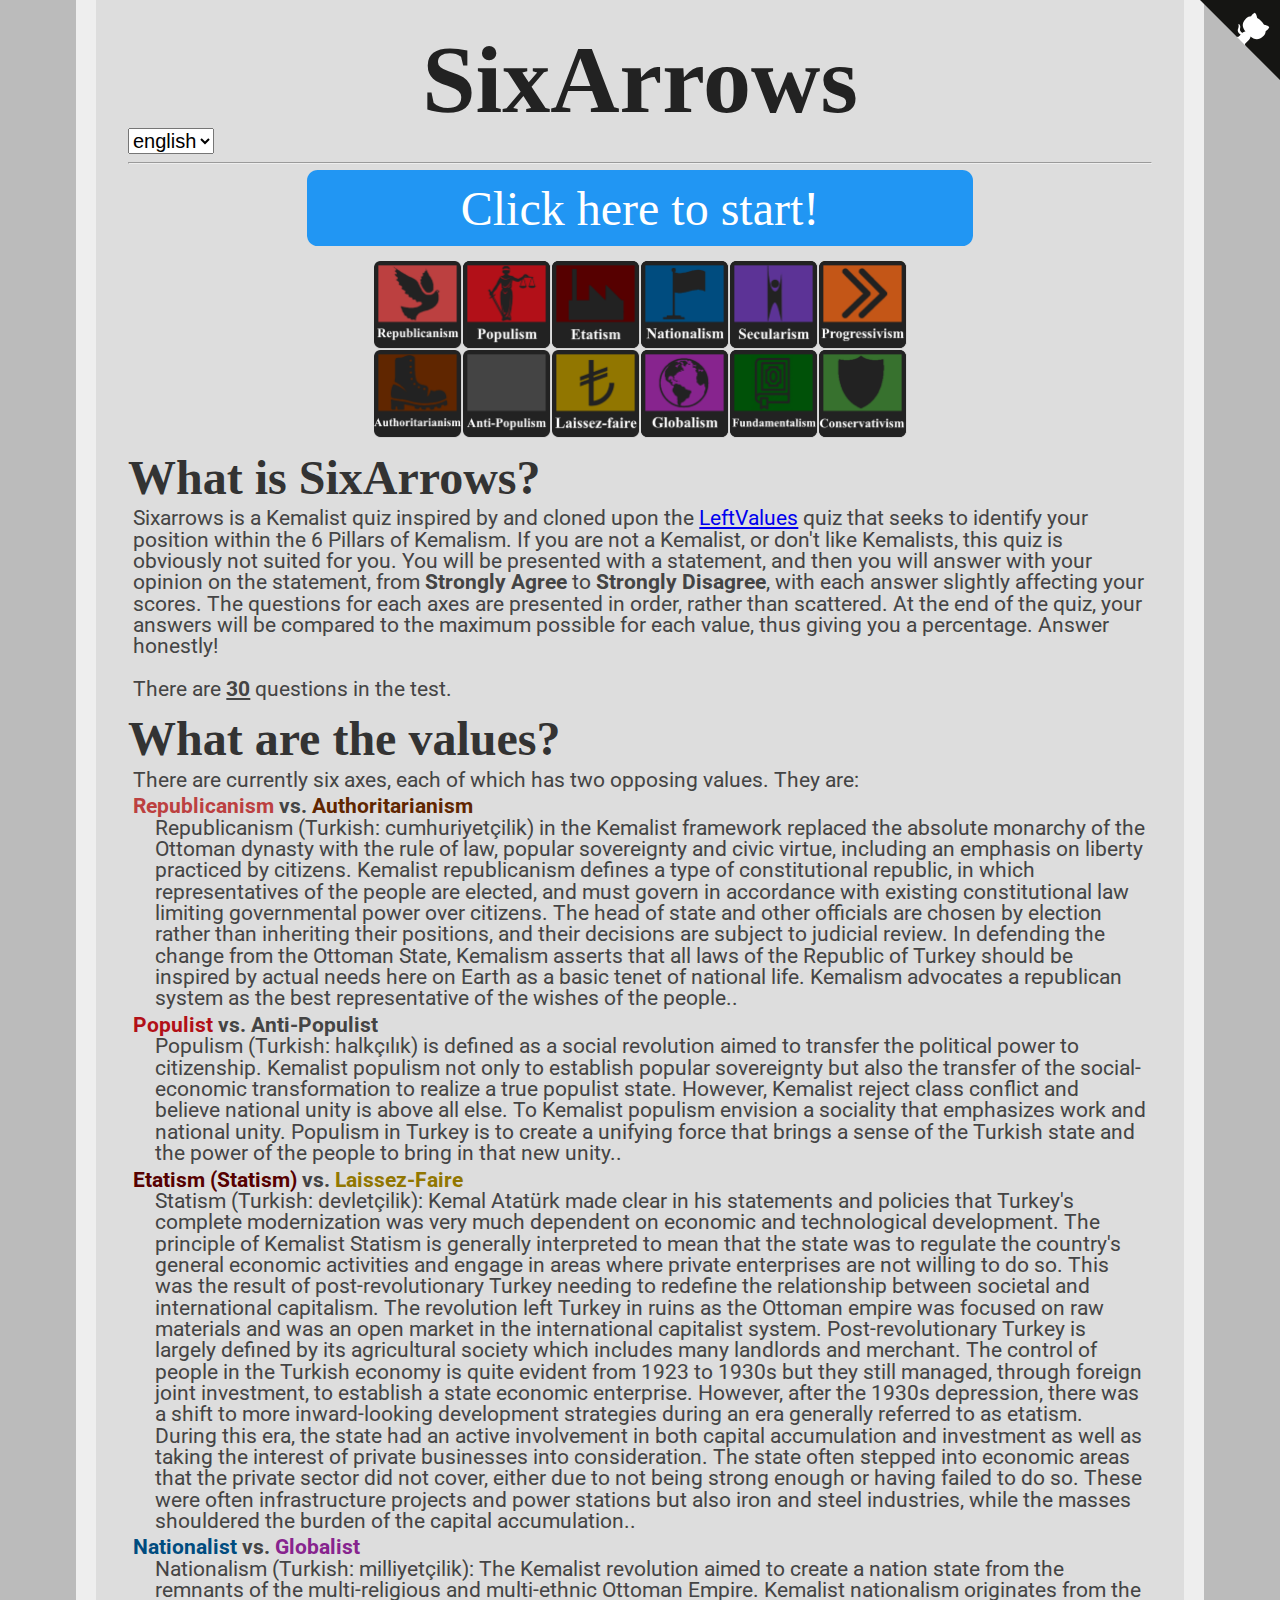
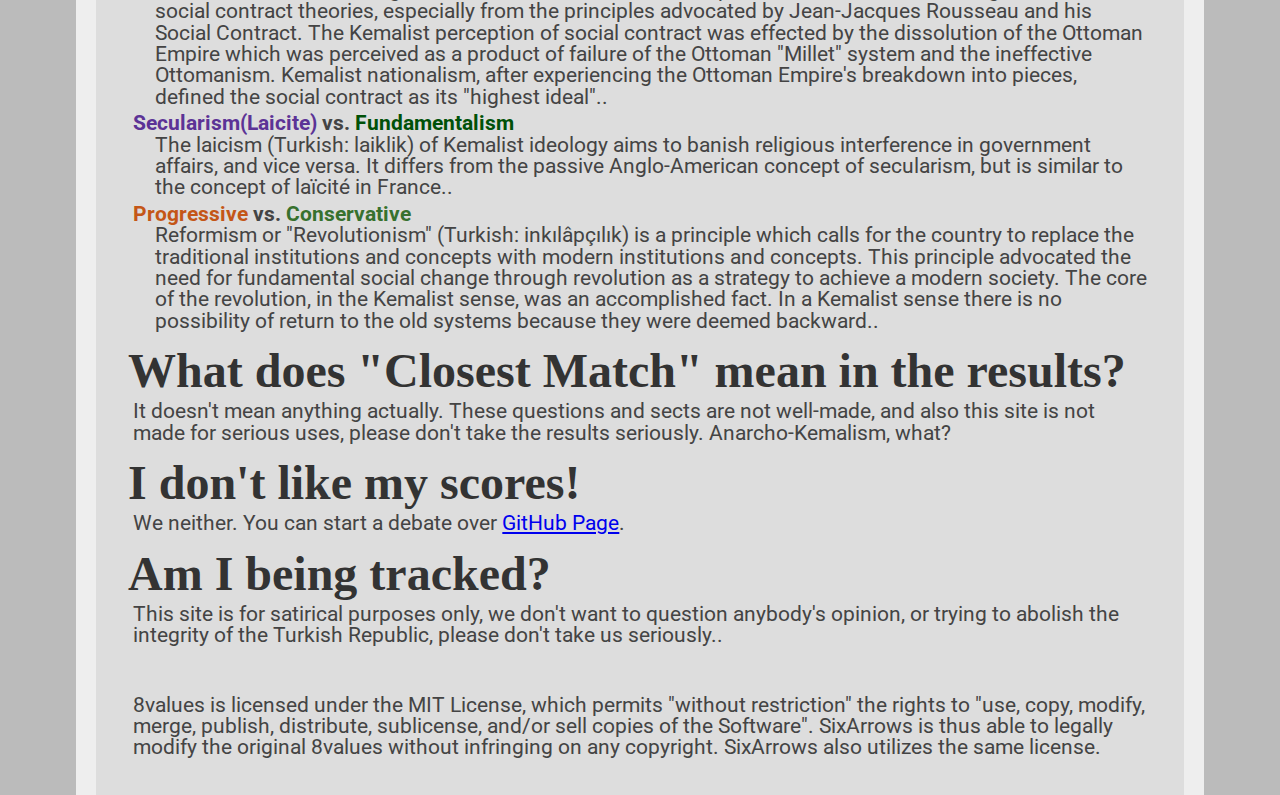
==== index.html @ 3e7a5586 "SixArrows beta" ====
<!DOCTYPE html>
<html>
<head>
<link href="https://fonts.googleapis.com/css?family=Montserrat:300,400,700%7CRoboto:400,700" rel="stylesheet">
<link href='style.css' rel='stylesheet' type='text/css'>
<title>SixArrows</title>
<link rel="icon" type="image/png" href="icon.png">
<link rel="shortcut icon" type="image/png" href="icon.png">
<meta charset="utf-8">
</head>
<body>
<a href="https://github.com/ecdadcomputer/sixarrows.github.io" class="github-corner" aria-label="View source on Github"><svg width="80" height="80" viewBox="0 0 250 250" style="fill:#151513; color:#fff; position: absolute; top: 0; border: 0; right: 0;" aria-hidden="true"><path d="M0,0 L115,115 L130,115 L142,142 L250,250 L250,0 Z"></path><path d="M128.3,109.0 C113.8,99.7 119.0,89.6 119.0,89.6 C122.0,82.7 120.5,78.6 120.5,78.6 C119.2,72.0 123.4,76.3 123.4,76.3 C127.3,80.9 125.5,87.3 125.5,87.3 C122.9,97.6 130.6,101.9 134.4,103.2" fill="currentColor" style="transform-origin: 130px 106px;" class="octo-arm"></path><path d="M115.0,115.0 C114.9,115.1 118.7,116.5 119.8,115.4 L133.7,101.6 C136.9,99.2 139.9,98.4 142.2,98.6 C133.8,88.0 127.5,74.4 143.8,58.0 C148.5,53.4 154.0,51.2 159.7,51.0 C160.3,49.4 163.2,43.6 171.4,40.1 C171.4,40.1 176.1,42.5 178.8,56.2 C183.1,58.6 187.2,61.8 190.9,65.4 C194.5,69.0 197.7,73.2 200.1,77.6 C213.8,80.2 216.3,84.9 216.3,84.9 C212.7,93.1 206.9,96.0 205.4,96.6 C205.1,102.4 203.0,107.8 198.3,112.5 C181.9,128.9 168.3,122.5 157.7,114.1 C157.9,116.9 156.7,120.9 152.7,124.9 L141.0,136.5 C139.8,137.7 141.6,141.9 141.8,141.8 Z" fill="currentColor" class="octo-body"></path></svg></a><style>.github-corner:hover .octo-arm{animation:octocat-wave 560ms ease-in-out}@keyframes octocat-wave{0%,100%{transform:rotate(0)}20%,60%{transform:rotate(-25deg)}40%,80%{transform:rotate(10deg)}}@media (max-width:500px){.github-corner:hover .octo-arm{animation:none}.github-corner .octo-arm{animation:octocat-wave 560ms ease-in-out}}</style>
<h1>SixArrows</h1>
<select id="langPicker"></select> 
<hr>
<button data-i18n="index-b-start" class="button" onclick="location.href='instructions.html';" style="font-size:36pt;">Click here to start!</button>
<img src="values.png" class="center" alt="The values being differentiated in this quiz" />

<h2 data-i18n="index-h2-whatis">What is SixArrows?</h2>
    <p data-i18n="index-p-answer">Sixarrows is a Kemalist quiz inspired by and cloned upon the <a href="https://leftvalues.github.io/">LeftValues</a> quiz that seeks to identify your position within the 6 Pillars of Kemalism. If you are not a Kemalist, or don't like Kemalists, this quiz is obviously not suited for you. You will be presented with a statement, and then you will answer with your opinion on the statement, from <b>Strongly Agree</b> to <b>Strongly Disagree</b>, with each answer slightly affecting your scores. The questions for each axes are presented in order, rather than scattered. At the end of the quiz, your answers will be compared to the maximum possible for each value, thus giving you a percentage. Answer honestly!<br /><br />
    There are <b><u><span id="numOfQuestions"></span></u></b> questions in the test.</p>

<h2 data-i18n="index-h2-whatvalues">What are the values?</h2>
  <p data-i18n="index-sixaxes">There are currently six axes, each of which has two opposing values. They are:</p>
  <p data-i18n="index-rev-desc" class="value-description"><b style="color:#BC4040;">Republicanism</b> <b>vs.</b> <b style="color:#602600;">Authoritarianism</b><br/>
     Republicanism (Turkish: cumhuriyetçilik) in the Kemalist framework replaced the absolute monarchy of the Ottoman dynasty with the rule of law, popular sovereignty and civic virtue, including an emphasis on liberty practiced by citizens. Kemalist republicanism defines a type of constitutional republic, in which representatives of the people are elected, and must govern in accordance with existing constitutional law limiting governmental power over citizens. The head of state and other officials are chosen by election rather than inheriting their positions, and their decisions are subject to judicial review. In defending the change from the Ottoman State, Kemalism asserts that all laws of the Republic of Turkey should be inspired by actual needs here on Earth as a basic tenet of national life. Kemalism advocates a republican system as the best representative of the wishes of the people..</p>
	<p data-i18n="index-sci-desc" class="value-description"><b style="color:#B21018;">Populist</b> <b>vs.</b> <b style="color:#444444;">Anti-Populist</b><br/>
      Populism (Turkish: halkçılık) is defined as a social revolution aimed to transfer the political power to citizenship. Kemalist populism not only to establish popular sovereignty but also the transfer of the social-economic transformation to realize a true populist state. However, Kemalist reject class conflict and believe national unity is above all else. To Kemalist populism envision a sociality that emphasizes work and national unity. Populism in Turkey is to create a unifying force that brings a sense of the Turkish state and the power of the people to bring in that new unity..</p>
	<p data-i18n="index-cent-desc" class="value-description"><b style="color:#560000;">Etatism (Statism)</b> <b>vs.</b> <b style="color:#917600;">Laissez-Faire</b><br/>
        Statism (Turkish: devletçilik): Kemal Atatürk made clear in his statements and policies that Turkey's complete modernization was very much dependent on economic and technological development. The principle of Kemalist Statism is generally interpreted to mean that the state was to regulate the country's general economic activities and engage in areas where private enterprises are not willing to do so. This was the result of post-revolutionary Turkey needing to redefine the relationship between societal and international capitalism. The revolution left Turkey in ruins as the Ottoman empire was focused on raw materials and was an open market in the international capitalist system. Post-revolutionary Turkey is largely defined by its agricultural society which includes many landlords and merchant. The control of people in the Turkish economy is quite evident from 1923 to 1930s but they still managed, through foreign joint investment, to establish a state economic enterprise. However, after the 1930s depression, there was a shift to more inward-looking development strategies during an era generally referred to as etatism. During this era, the state had an active involvement in both capital accumulation and investment as well as taking the interest of private businesses into consideration. The state often stepped into economic areas that the private sector did not cover, either due to not being strong enough or having failed to do so. These were often infrastructure projects and power stations but also iron and steel industries, while the masses shouldered the burden of the capital accumulation..</p>
	<p data-i18n="index-int-desc" class="value-description"><b style="color:#004C7F;">Nationalist</b> <b>vs.</b> <b style="color:#87248E;">Globalist</b><br/>
        Nationalism (Turkish: milliyetçilik): The Kemalist revolution aimed to create a nation state from the remnants of the multi-religious and multi-ethnic Ottoman Empire. Kemalist nationalism originates from the social contract theories, especially from the principles advocated by Jean-Jacques Rousseau and his Social Contract. The Kemalist perception of social contract was effected by the dissolution of the Ottoman Empire which was perceived as a product of failure of the Ottoman "Millet" system and the ineffective Ottomanism. Kemalist nationalism, after experiencing the Ottoman Empire's breakdown into pieces, defined the social contract as its "highest ideal"..</p>
	<p data-i18n="index-party-desc" class="value-description"><b style="color:#5C3396;">Secularism(Laicite)</b> <b>vs.</b> <b style="color:#005108;">Fundamentalism</b><br/>
        The laicism (Turkish: laiklik) of Kemalist ideology aims to banish religious interference in government affairs, and vice versa. It differs from the passive Anglo-American concept of secularism, but is similar to the concept of laïcité in France..</p>
	<p data-i18n="index-cons-desc" class="value-description"><b style="color:#C45617;">Progressive</b> <b>vs.</b> <b style="color:#37712E;">Conservative</b><br/>
        Reformism or "Revolutionism" (Turkish: inkılâpçılık) is a principle which calls for the country to replace the traditional institutions and concepts with modern institutions and concepts. This principle advocated the need for fundamental social change through revolution as a strategy to achieve a modern society. The core of the revolution, in the Kemalist sense, was an accomplished fact. In a Kemalist sense there is no possibility of return to the old systems because they were deemed backward..</p>
<h2 data-i18n="index-h2-closest">What does "Closest Match" mean in the results?</h2>
    <p data-i18n="index-p-similar">It doesn't mean anything actually. These questions and sects are not well-made, and also this site is not made for serious uses, please don't take the results seriously. Anarcho-Kemalism, what?</p>
<h2 data-i18n="index-h2-scores">I don't like my scores!</h2>
    <p data-i18n="index-p-scores">We neither. You can start a debate over <a href="https://github.com/ecdadcomputer/sixarrows.github.io">GitHub Page</a>.</p>
<h2 data-i18n="index-h2-tracked">Am I being tracked?</h2>
    <p data-i18n="index-p-tracked">This site is for satirical purposes only, we don't want to question anybody's opinion, or trying to abolish the integrity of the Turkish Republic, please don't take us seriously.</a>.</p>
	<p data-i18n="index-license"><br/><br/>
    8values is licensed under the MIT License, which permits "without restriction" the rights to "use, copy, modify, merge, publish, distribute, sublicense, and/or sell
	copies of the Software". SixArrows is thus able to legally modify the original 8values without infringing on any copyright. SixArrows also utilizes the same license.</p>

<!-- Privacy respecting Statcounter code for SixArrows http://leftvalues.github.io -->
<script type="text/javascript">
var sc_project=12079783; 
var sc_invisible=1; 
var sc_security="fa5443fa"; 
var sc_https=1;

if(navigator.doNotTrack != 1) {
var statcounterscript=document.createElement('script');
statcounterscript.setAttribute("type","text/javascript");
statcounterscript.setAttribute("src", "https://www.statcounter.com/counter/counter.js");
document.getElementsByTagName("body")[0].appendChild(statcounterscript);
}
</script>
<!-- End of Statcounter Code -->

<!-- This is the script for the page itself -->
<script type="application/javascript" src="questions.js"></script>
<script type="application/javascript" src="i18n.js"></script>
<script type="text/javascript">
    document.getElementById("numOfQuestions").innerHTML = questions.length 
</script>
</body>
</html>
---- style.css ----
html {
    background-color: #bbbbbb;
    padding: 0px;
}
body {
    width: 80%;
    min-height: calc(100vh - 4em);
    margin: 0 auto;
    padding: 2em;
    background-color: #dddddd;
    border-color: #eeeeee;
    border-left-style: solid;
    border-right-style: solid;
    border-width: 20px;
}
p {
    color: #444444;
    font-family: 'Roboto', sans-serif;
    font-size: 16pt;
    line-height: 1;
    margin: 4pt;
}
body.__i18n-ko p {
    line-height: 140%
}
p.value-description {
    text-indent: -16pt;
    margin-left: 20pt;
}
p.question {
    margin: 16pt auto;
    color: #333333;
    font-family: 'Times New Roman', Times, serif;
    font-weight: normal;
    width: 70%;
    min-width: 500pt;
    min-height: 144pt;
    background-color: #eeeeee;
    padding: 16pt;
    border-radius: 16pt;
    font-size: 36pt;
    display: flex;
    justify-content: center;
    align-items: center;
    text-align: center;

}
h1 {
    color: #222222;
    font-family: 'Times New Roman', Times, serif;
    font-size: 72pt;
    text-align: center;
    line-height: 72pt;
    margin-top: 0pt;
    margin-bottom: 0pt;
}
h2 {
    color: #333333;
    font-family: 'Times New Roman', Times, serif;
    font-size: 36pt;
    line-height: 36pt;
    margin-top: 12pt;
    margin-bottom: 0pt;
}
body.__i18n-ko h2 {
    line-height: 120%;
    margin-top: 0.5em
}
h3 {
    color: #333333;
    font-family: 'Times New Roman', Times, serif;
    font-size: 18pt;
    line-height: 18pt;
    margin-top: 12pt;
    margin-bottom: 0pt;
}
li {
    font-size: 16pt;
    text-indent: 16pt;
}
dt {
    font-family: 'Times New Roman', Times, serif;
}
dd {
    font-family: 'Roboto', sans-serif;
    margin-bottom: 12pt;
}
a {
    font-family: inherit;
}
img.center {
    display: block;
    margin: 1em auto;
    width: 20%;
    min-width: 400pt;
}
.button {
    background-color: #2196f3;
    font-family: 'Times New Roman', Times, serif;
    border: none;
    border-radius: 8pt;
    color: white;
    padding: 8pt;
    width: 50%;
    min-width: 500pt;
    text-align: center;
    text-decoration: none;
    display: block;
    font-size: 24pt;
    margin: -2px auto;
    cursor: pointer;
}
.small_button, .small_button_off {
    background-color: #333;
    font-family: 'Times New Roman', Times, serif;
    border: none;
    border-radius: 8pt;
    color: white;
    padding: 8pt;
    width: 10%;
    min-width: 100pt;
    text-align: center;
    text-decoration: none;
    display: block;
    font-size: 18pt;
    margin: -2px auto;
    cursor: pointer;
}
.small_button_off {
    background-color: #ddd;
    color: #888;
    border: 2px solid #888;
    cursor: not-allowed;
    margin: -4px auto;
}
div.axis {
    width: 100%;
    display: flex;
    align-items: center;
    justify-content: center;
}
div.bar {
    height: 36pt;
    line-height: 36pt;
    padding: 8pt;
    margin-top: 4pt;
    margin-bottom: 4pt;
    border-width: 4px;
    border-right-width: 1px;
    border-top-style: solid;
    border-bottom-style: solid;
    border-color: #222222;
    background-color: #eeeeee;
    display: block;
    width: 50%;
}
div.text-wrapper {
    font-family: 'Times New Roman', Times, serif;
    font-size: 36pt;
    line-height: 36pt;
    color: #dddddd;
    display: inline-block;
}
div.revolution {
    background-color: #B44040;
    text-align: left;
    border-right-style: solid;
}
div.reform {
    background-color: #602600;
    text-align: right;
    border-left-style: solid;
}
div.central {
    background-color: #560000;
    text-align: left;
    border-right-style: solid;
}
div.decentral {
    background-color: #917600;
    text-align: right;
    border-left-style: solid;
}
div.utopian {
    background-color: #444444;
    text-align: right;
    border-left-style: solid;
}
div.scientific {
    background-color: #B21018;
    text-align: left;
    border-right-style: solid;
}
div.national {
    background-color: #87248E;
    text-align: right;
    border-left-style: solid;
}
div.international {
    background-color: #004C7F;
    text-align: left;
    border-right-style: solid;
}
div.party {
    background-color: #5C3396;
    text-align: left;
    border-right-style: solid;
}
div.union {
    background-color: #005108;
    text-align: right;
    border-left-style: solid;
}
div.conservative {
    background-color: #C45617;
    text-align: left;
    border-right-style: solid;
}
div.progressive {
    background-color: #37712E;
    text-align: right;
    border-left-style: solid;
}
span.weight-300 {
    font-weight: 300;
}
canvas {
    border-color: #444444;
    border-style: solid;
    border-width: 2px;
    border-radius: 8pt;
    display: block;
    margin: 8pt;
    margin-left: auto;
    margin-right: auto;
}
#langPicker {
    position: static;
    right: 10em;
	font-size: 20px;
    top: 1em;
}
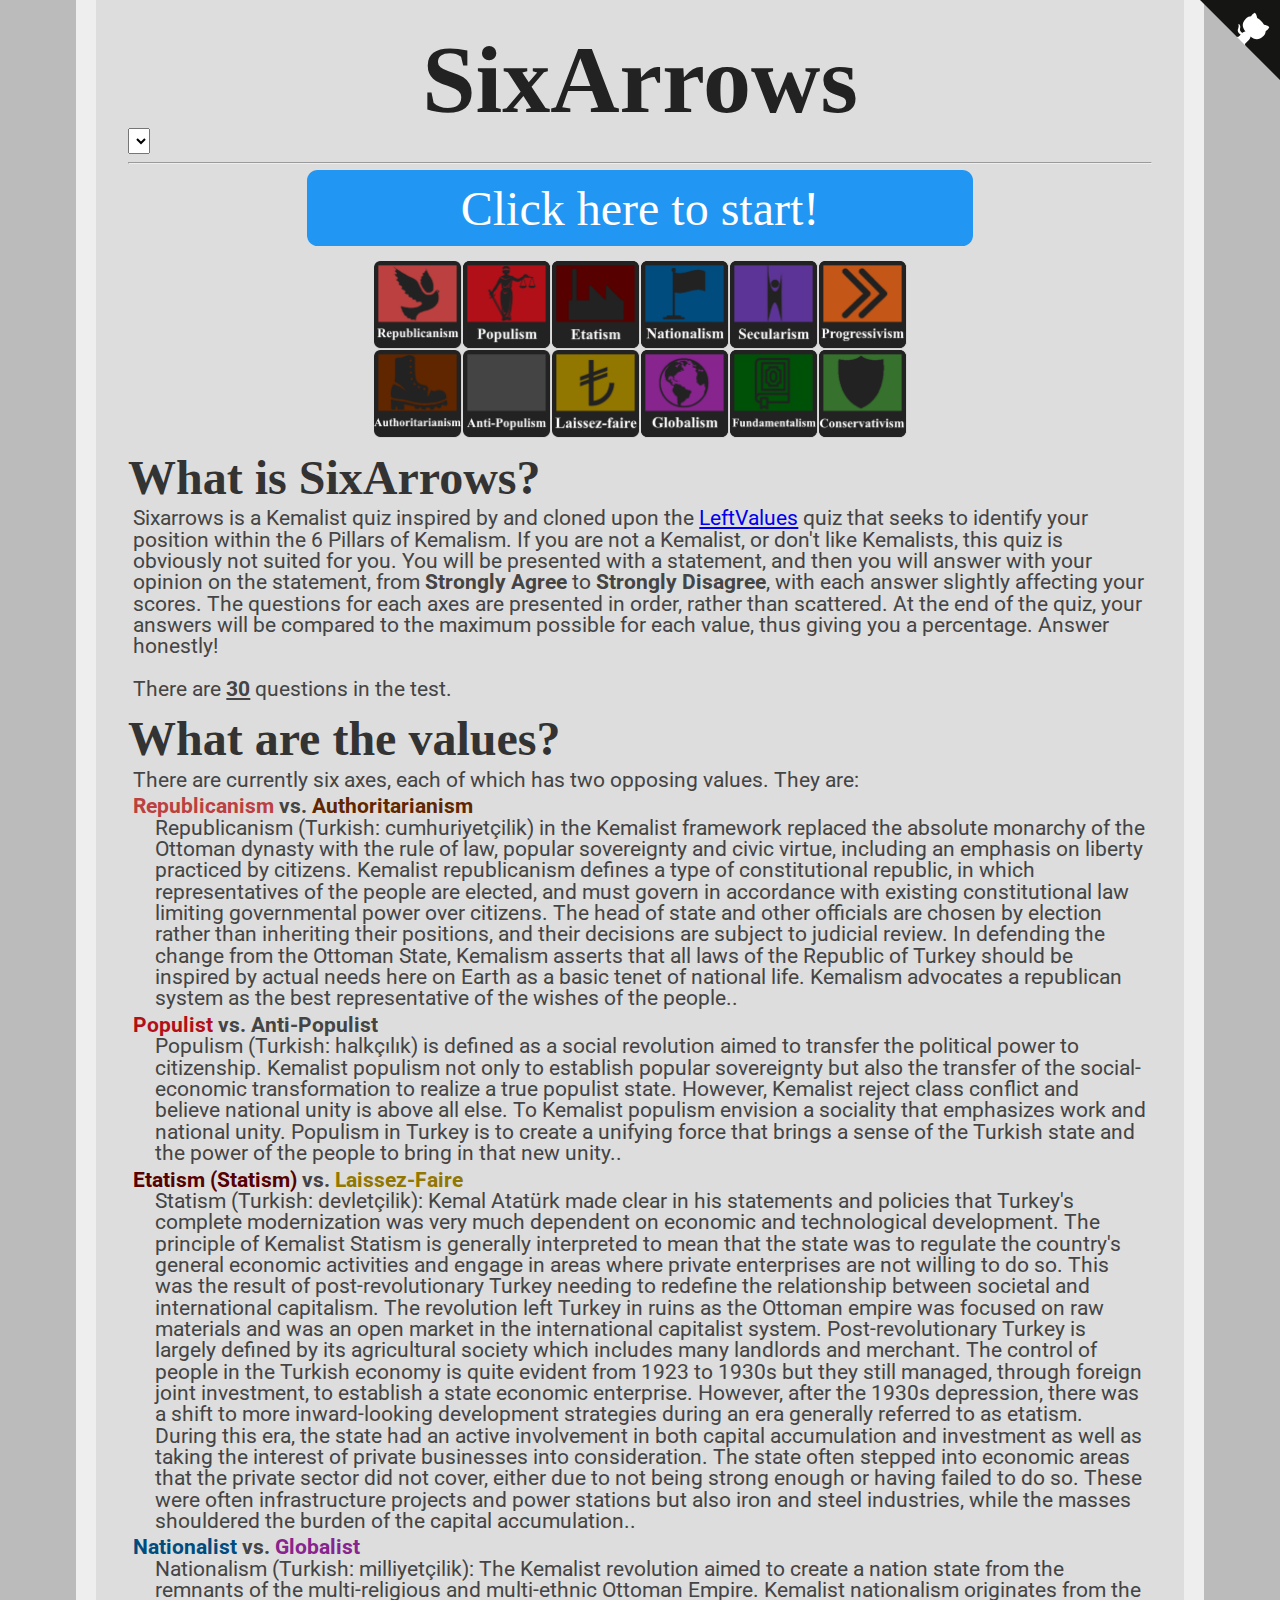
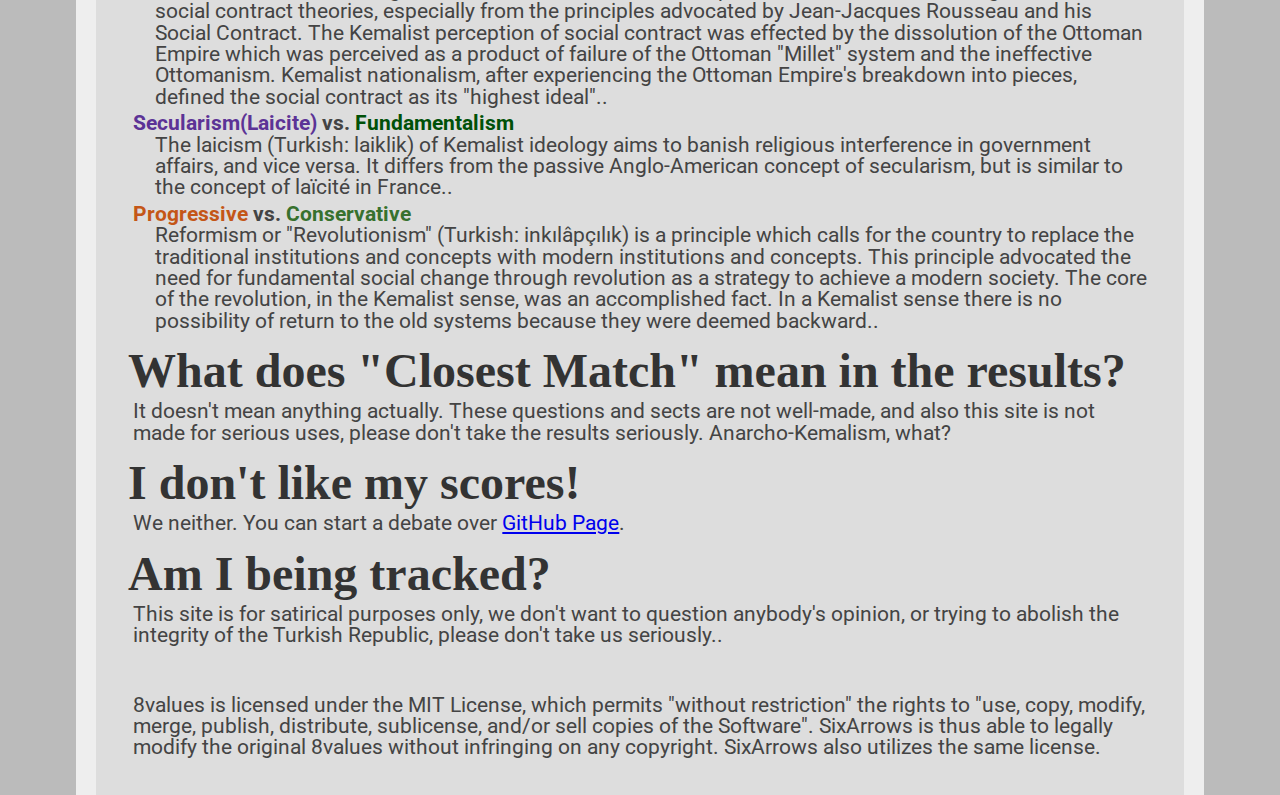
==== commit 2d7ca240: "Revert "Update index.html"" ====
(no text change in the page or its own stylesheets)
